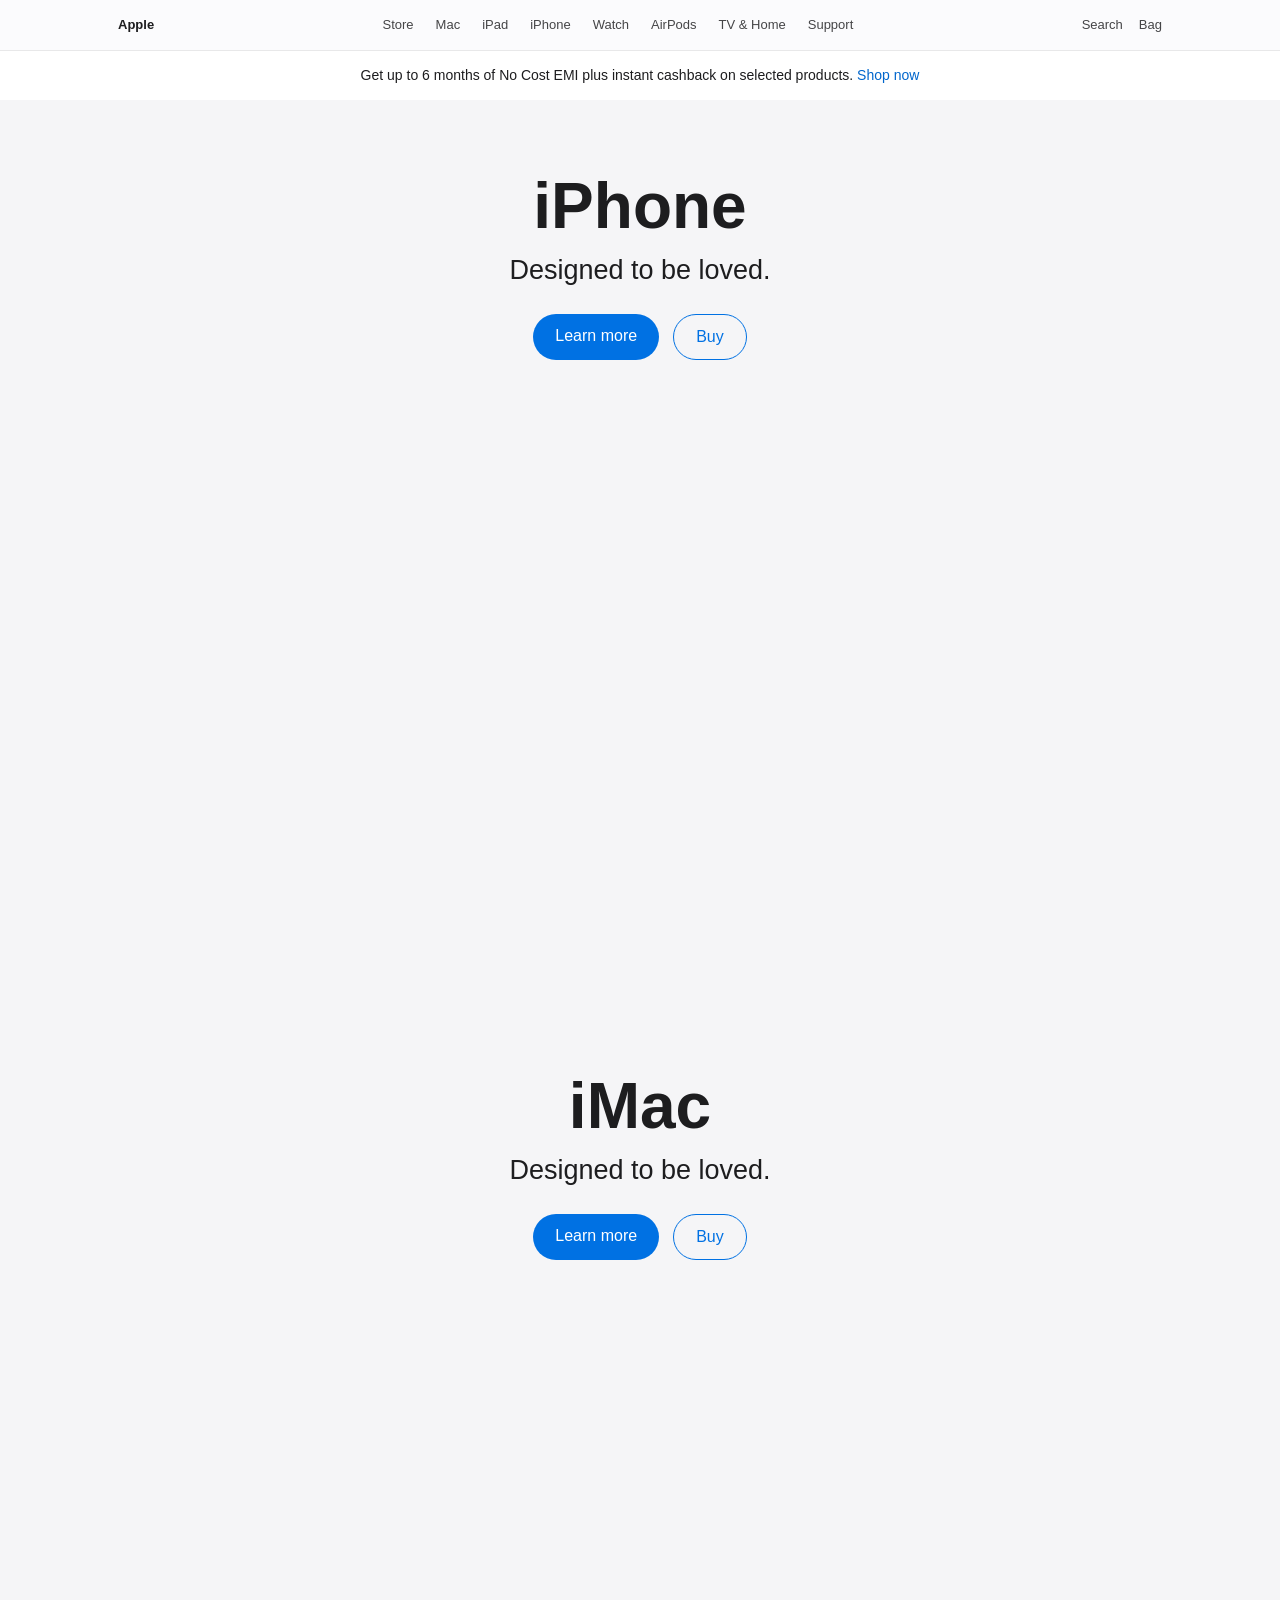
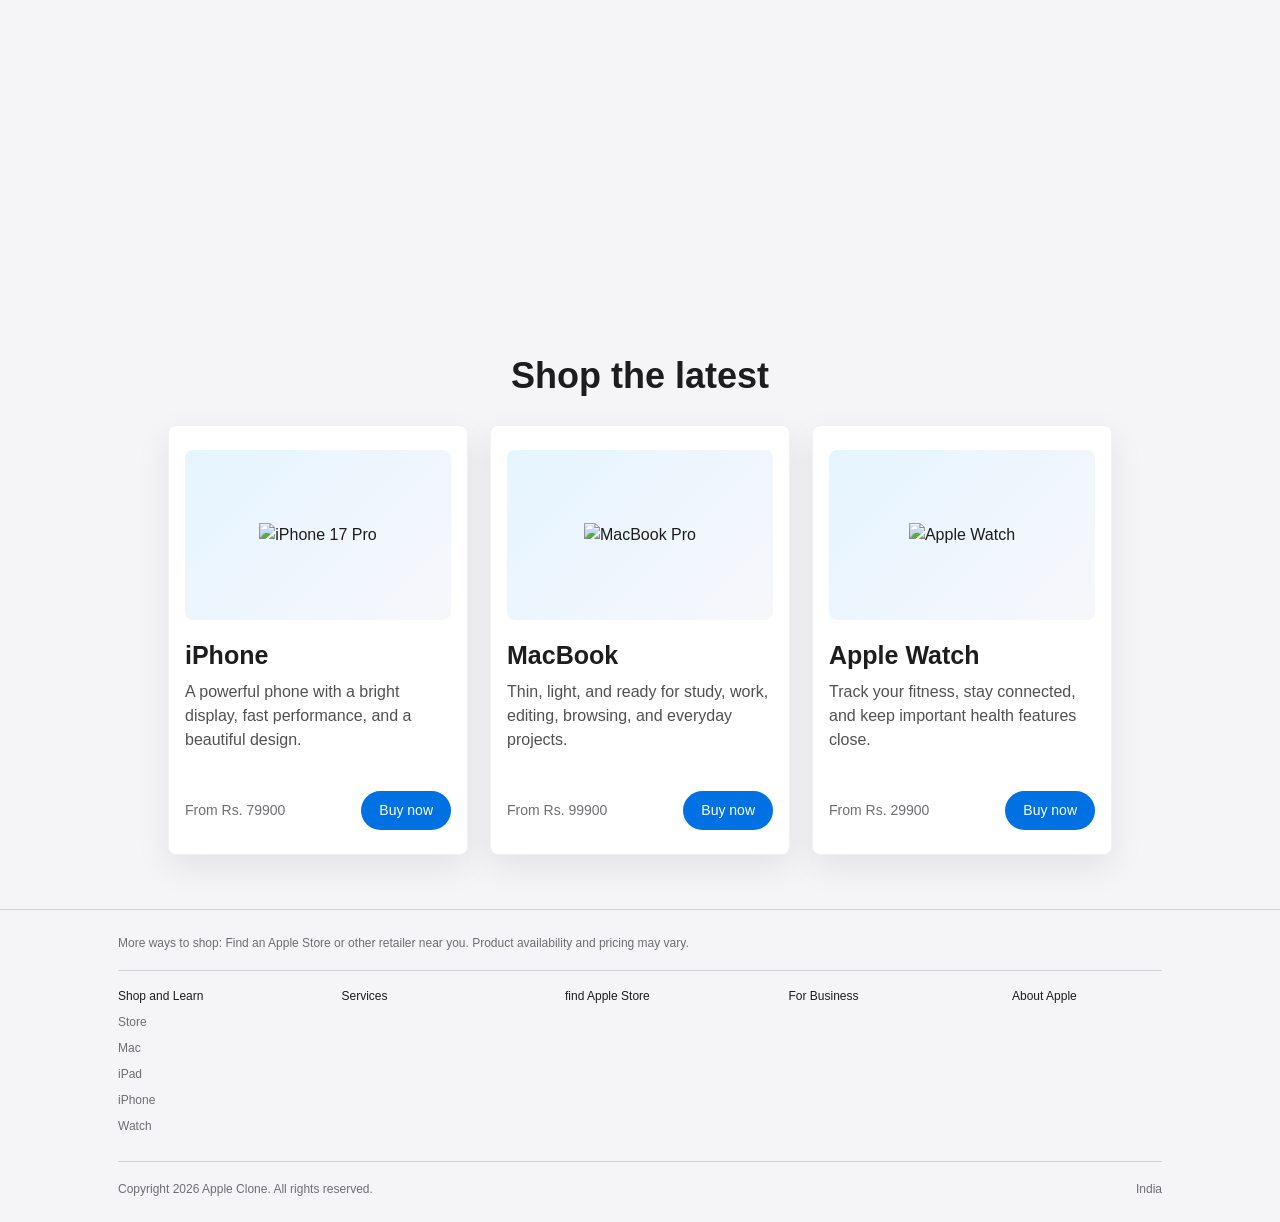
==== index.html @ 14db977b "First commit" ====
<!doctype html>
<html lang="en">
  <head>
    <meta charset="UTF-8" />
    <meta name="viewport" content="width=device-width, initial-scale=1.0" />
    <title>Apple Website Clone</title>
    <link
      href="https://cdn.jsdelivr.net/npm/bootstrap@5.3.3/dist/css/bootstrap.min.css"
      rel="stylesheet"
    />
    <link rel="stylesheet" href="styles.css" />
  </head>
  <body>
    <nav class="apple-navbar">
      <div class="nav-wrap">
        <a class="apple-logo" href="index.html">Apple</a>

        <input class="menu-check" type="checkbox" id="menuCheck" />
        <label class="menu-label" for="menuCheck">Menu</label>

        <ul class="nav-list">
          <li class="nav-item">
            <a class="nav-link" href="#">Store</a>
            <div class="dropdown-box">
              <a href="#">Shop the Latest</a>
              <a href="Mac.html">Mac</a>
              <a href="ipad.html">iPad</a>
              <a href="iphone.html">iPhone</a>
              <a href="#">Accessories</a>
            </div>
          </li>

          <li class="nav-item">
            <a class="nav-link" href="Mac.html">Mac</a>
            <div class="dropdown-box">
              <a href="#">MacBook Air</a>
              <a href="#">MacBook Pro</a>
              <a href="#">iMac</a>
              <a href="#">Mac mini</a>
            </div>
          </li>

          <li class="nav-item">
            <a class="nav-link" href="ipad.html">iPad</a>
            <div class="dropdown-box">
              <a href="#">iPad Pro</a>
              <a href="#">iPad Air</a>
              <a href="#">iPad</a>
              <a href="#">iPad mini</a>
            </div>
          </li>

          <li class="nav-item">
            <a class="nav-link" href="iphone.html">iPhone</a>
            <div class="dropdown-box">
              <a href="#">iPhone 17 Pro</a>
              <a href="#">iPhone 17</a>
              <a href="#">iPhone Air</a>
              <a href="#">iPhone 17e</a>
            </div>
          </li>

          <li class="nav-item">
            <a class="nav-link" href="#">Watch</a>
            <div class="dropdown-box">
              <a href="#">Apple Watch Series</a>
              <a href="#">Apple Watch Ultra</a>
              <a href="#">Apple Watch SE</a>
            </div>
          </li>

          <li class="nav-item"><a class="nav-link" href="#">AirPods</a></li>
          <li class="nav-item"><a class="nav-link" href="#">TV & Home</a></li>
          <li class="nav-item"><a class="nav-link" href="#">Support</a></li>
        </ul>

        <div class="nav-icons">
          <a class="nav-icon" href="#">Search</a>
          <a class="nav-icon" href="#">Bag</a>
        </div>
      </div>
    </nav>

    <section class="shop-message">
      <p>
        Get up to 6 months of No Cost EMI plus instant cashback on selected
        products.
        <a href="#">Shop now</a>
      </p>
    </section>

    <main>
      <section class="Homepage">
        <h1>iPhone</h1>
        <p>Designed to be loved.</p>
        <div class="Home-links">
          <a class="pill-link" href="#">Learn more</a>
          <a class="pill-link outline" href="#">Buy</a>
        </div>
        <div class="home-device"></div>
      </section>

      <section class="Homepage hg1">
        <h1>iMac</h1>
        <p>Designed to be loved.</p>
        <div class="Home-links">
          <a class="pill-link" href="#">Learn more</a>
          <a class="pill-link outline" href="#">Buy</a>
        </div>
        <div class="home-device"></div>
      </section>

      <section class="products">
        <h2 class="section-title">Shop the latest</h2>

        <div class="card-row">
          <div class="product-card">
            <div>
              <div class="product-visual">
                <img
                  src="https://www.apple.com/in/iphone/home/images/overview/select/iphone_17pro__t1j902iw6kya_medium_2x.jpg"
                  alt="iPhone 17 Pro"
                />
              </div>
              <h3>iPhone</h3>
              <p>
                A powerful phone with a bright display, fast performance, and a
                beautiful design.
              </p>
            </div>
            <div class="card-actions">
              <span class="price">From Rs. 79900</span>
              <a class="buy-now" href="#">Buy now</a>
            </div>
          </div>

          <div class="product-card">
            <div>
              <div class="product-visual">
                <img
                  src="https://www.apple.com/v/macbook-pro/ax/images/overview/contrast/macbook_pro_14_16__ns1ipedt40qm_medium_2x.png"
                  alt="MacBook Pro"
                />
              </div>
              <h3>MacBook</h3>
              <p>
                Thin, light, and ready for study, work, editing, browsing, and
                everyday projects.
              </p>
            </div>
            <div class="card-actions">
              <span class="price">From Rs. 99900</span>
              <a class="buy-now" href="#">Buy now</a>
            </div>
          </div>

          <div class="product-card">
            <div>
              <div class="product-visual">
                <img
                  src="https://www.apple.com/assets-www/en_WW/watch/product_tile/medium/s11_465132bfb_2x.png"
                  alt="Apple Watch"
                />
              </div>
              <h3>Apple Watch</h3>
              <p>
                Track your fitness, stay connected, and keep important health
                features close.
              </p>
            </div>
            <div class="card-actions">
              <span class="price">From Rs. 29900</span>
              <a class="buy-now" href="#">Buy now</a>
            </div>
          </div>
        </div>
      </section>
    </main>

    <footer class="apple-footer">
      <div class="footer-wrap">
        <p class="footer-note">
          More ways to shop: Find an Apple Store or other retailer near you.
          Product availability and pricing may vary.
        </p>

        <div class="footer-columns">
          <div class="footer-column">
            <h4>Shop and Learn</h4>
            <a href="#">Store</a>
            <a href="Mac.html">Mac</a>
            <a href="ipad.html">iPad</a>
            <a href="iphone.html">iPhone</a>
            <a href="#">Watch</a>
          </div>

          <div class="footer-column">
            <h4>Services</h4>
          </div>

          <div class="footer-column">
            <a href="index.html"><h4>find Apple Store </h4></a>
          </div>

          <div class="footer-column">
            <a href="#"><h4>For Business</h4></a>
          </div>

          <div class="footer-column">
            <a href="#"><h4>About Apple</h4></a>
            
          </div>
        </div>

        <div class="footer-bottom">
          <span>Copyright 2026 Apple Clone. All rights reserved.</span>
          <span>India</span>
        </div>
      </div>
    </footer>
  </body>
</html>
---- styles.css ----
* {
  box-sizing: border-box;
}

body {
  margin: 0;
  color: #1d1d1f;
  background: #f5f5f7;
  font-family: Arial, Helvetica, sans-serif;
}

a {
  color: inherit;
  text-decoration: none;
}

.apple-navbar {
  position: sticky;
  top: 0;
  z-index: 10;
  background: rgba(251, 251, 253, 0.94);
  backdrop-filter: blur(16px);
  border-bottom: 1px solid rgba(0, 0, 0, 0.08);
  font-size: 13px;
}

.nav-wrap {
  width: 1080px;
  min-height: 46px;
  margin: 0 auto;
  padding: 0 18px;
  display: flex;
  align-items: center;
  justify-content: space-between;
  gap: 18px;
}

.apple-logo {
  color: #1d1d1f;
  font-weight: 700;
}

.menu-check,
.menu-label {
  display: none;
}

.nav-list {
  flex: 1;
  display: flex;
  justify-content: center;
  gap: 22px;
  margin: 0;
  padding: 0;
  list-style: none;
}

.nav-item {
  position: relative;
}

.nav-link,
.nav-icon {
  display: block;
  padding: 15px 0;
  color: #1d1d1f;
  opacity: 0.82;
}

.nav-link:hover,
.nav-icon:hover,
.apple-logo:hover {
  color: #000;
  opacity: 1;
}

.dropdown-box {
  display: none;
  position: absolute;
  top: 46px;
  left: -20px;
  width: 230px;
  padding: 16px;
  background: #fbfbfd;
  border: 1px solid #dedee3;
  box-shadow: 0 18px 40px rgba(0, 0, 0, 0.12);
}

.nav-item:hover .dropdown-box,
.nav-item:focus-within .dropdown-box {
  display: block;
}

.dropdown-box a {
  display: block;
  padding: 8px 0;
  color: #1d1d1f;
  font-size: 14px;
}

.dropdown-box a:hover {
  color: #0066cc;
}

.nav-icons {
  display: flex;
  gap: 16px;
}

.shop-message {
  padding: 14px 18px;
  background: #fff;
  text-align: center;
  font-size: 14px;
}

.shop-message p {
  margin: 0;
}

.shop-message a,
.section-link {
  color: #0066cc;
}

.Homepage {
  height: 900px;
  padding: 74px 20px 48px;
  text-align: center;
  background-image: url("https://www.apple.com/v/home/images/iphone-family/a/hero_iphone_family__be5jkzxszb1e_medium_2x.jpg");
  background-repeat: no-repeat;
  background-size: cover;
  background-position: center;
}

.hg1 {
  background-image: url("https://www.apple.com/v/home/images/macbook-air-m5/a/hero_macbook_air_m5__eb1idggd120y_medium_2x.jpg");
}

.Homepage h1 {
  margin: 0;
  font-size: 64px;
  line-height: 1;
  font-weight: 700;
}

.Homepage p {
  margin: 12px 0 24px;
  font-size: 27px;
}

.Home-links {
  display: flex;
  justify-content: center;
  gap: 14px;
  margin-bottom: 42px;
}

.pill-link {
  display: inline-block;
  padding: 10px 22px;
  border-radius: 999px;
  color: #fff;
  background: #0071e3;
}

.pill-link.outline {
  color: #0071e3;
  background: transparent;
  border: 1px solid #0071e3;
}

.pill-link:hover {
  color: #fff;
  background: #005bb5;
}

.Home-device {
  width: 520px;
  height: 270px;
  margin: 0 auto;
  border: 12px solid #1d1d1f;
  border-radius: 34px;
  background: linear-gradient(135deg, #d8f2ff, #fff0b9 55%, #f5bfd1);
  box-shadow: 0 28px 70px rgba(0, 0, 0, 0.18);
}

.products {
  width: 1120px;
  margin: 0 auto;
  padding: 54px 20px;
}

.section-title {
  margin: 0 0 28px;
  font-size: 36px;
  font-weight: 700;
  text-align: center;
}

.card-row {
  display: flex;
  justify-content: center;
  gap: 22px;
}

.product-slider {
  display: flex;
  gap: 24px;
  overflow-x: auto;
  padding-bottom: 16px;
  scroll-snap-type: x mandatory;
}

.product-slider::-webkit-scrollbar {
  display: none;
}

.product-card {
  width: 300px;
  min-height: 430px;
  flex: 0 0 auto;
  scroll-snap-align: start;
  padding: 24px 16px;
  display: flex;
  flex-direction: column;
  justify-content: space-between;
  background: #fff;
  border: 1px solid #f1f1f1;
  border-radius: 8px;
  box-shadow: 0 12px 34px rgba(0, 0, 0, 0.08);
}

.product-visual {
  height: 170px;
  margin-bottom: 20px;
  border-radius: 8px;
  background: linear-gradient(135deg, #e5f5ff, #f7f7fb);
  display: flex;
  align-items: center;
  justify-content: center;
  overflow: hidden;
}

.product-visual img {
  max-width: 100%;
  max-height: 150px;
  object-fit: contain;
}

.product-card h3 {
  margin: 0 0 10px;
  font-size: 25px;
  font-weight: 700;
}

.product-card p {
  margin: 0 0 18px;
  color: #515154;
  line-height: 1.5;
}

.card-actions {
  display: flex;
  justify-content: space-between;
  align-items: center;
  gap: 12px;
  margin-top: auto;
}

.price {
  color: #6e6e73;
  font-size: 14px;
}

.buy-now {
  display: inline-block;
  padding: 9px 18px;
  border-radius: 999px;
  color: #fff;
  background: #0071e3;
  font-size: 14px;
  white-space: nowrap;
}

.buy-now:hover {
  color: #fff;
  background: #005bb5;
}

.apple-footer {
  background: #f5f5f7;
  border-top: 1px solid #d2d2d7;
  color: #6e6e73;
  font-size: 12px;
}

.footer-wrap {
  width: 1080px;
  margin: 0 auto;
  padding: 24px 18px;
}

.footer-note {
  margin-bottom: 18px;
  padding-bottom: 18px;
  border-bottom: 1px solid #d2d2d7;
  line-height: 1.5;
}

.footer-columns {
  display: flex;
  justify-content: space-between;
  gap: 28px;
}

.footer-column {
  width: 150px;
}

.footer-column h4 {
  margin: 0 0 10px;
  color: #1d1d1f;
  font-size: 12px;
}

.footer-column a {
  display: block;
  margin-bottom: 8px;
  color: #6e6e73;
}

.footer-column a:hover {
  color: #1d1d1f;
  text-decoration: underline;
}

.footer-bottom {
  display: flex;
  justify-content: space-between;
  gap: 18px;
  margin-top: 18px;
  padding-top: 18px;
  border-top: 1px solid #d2d2d7;
}
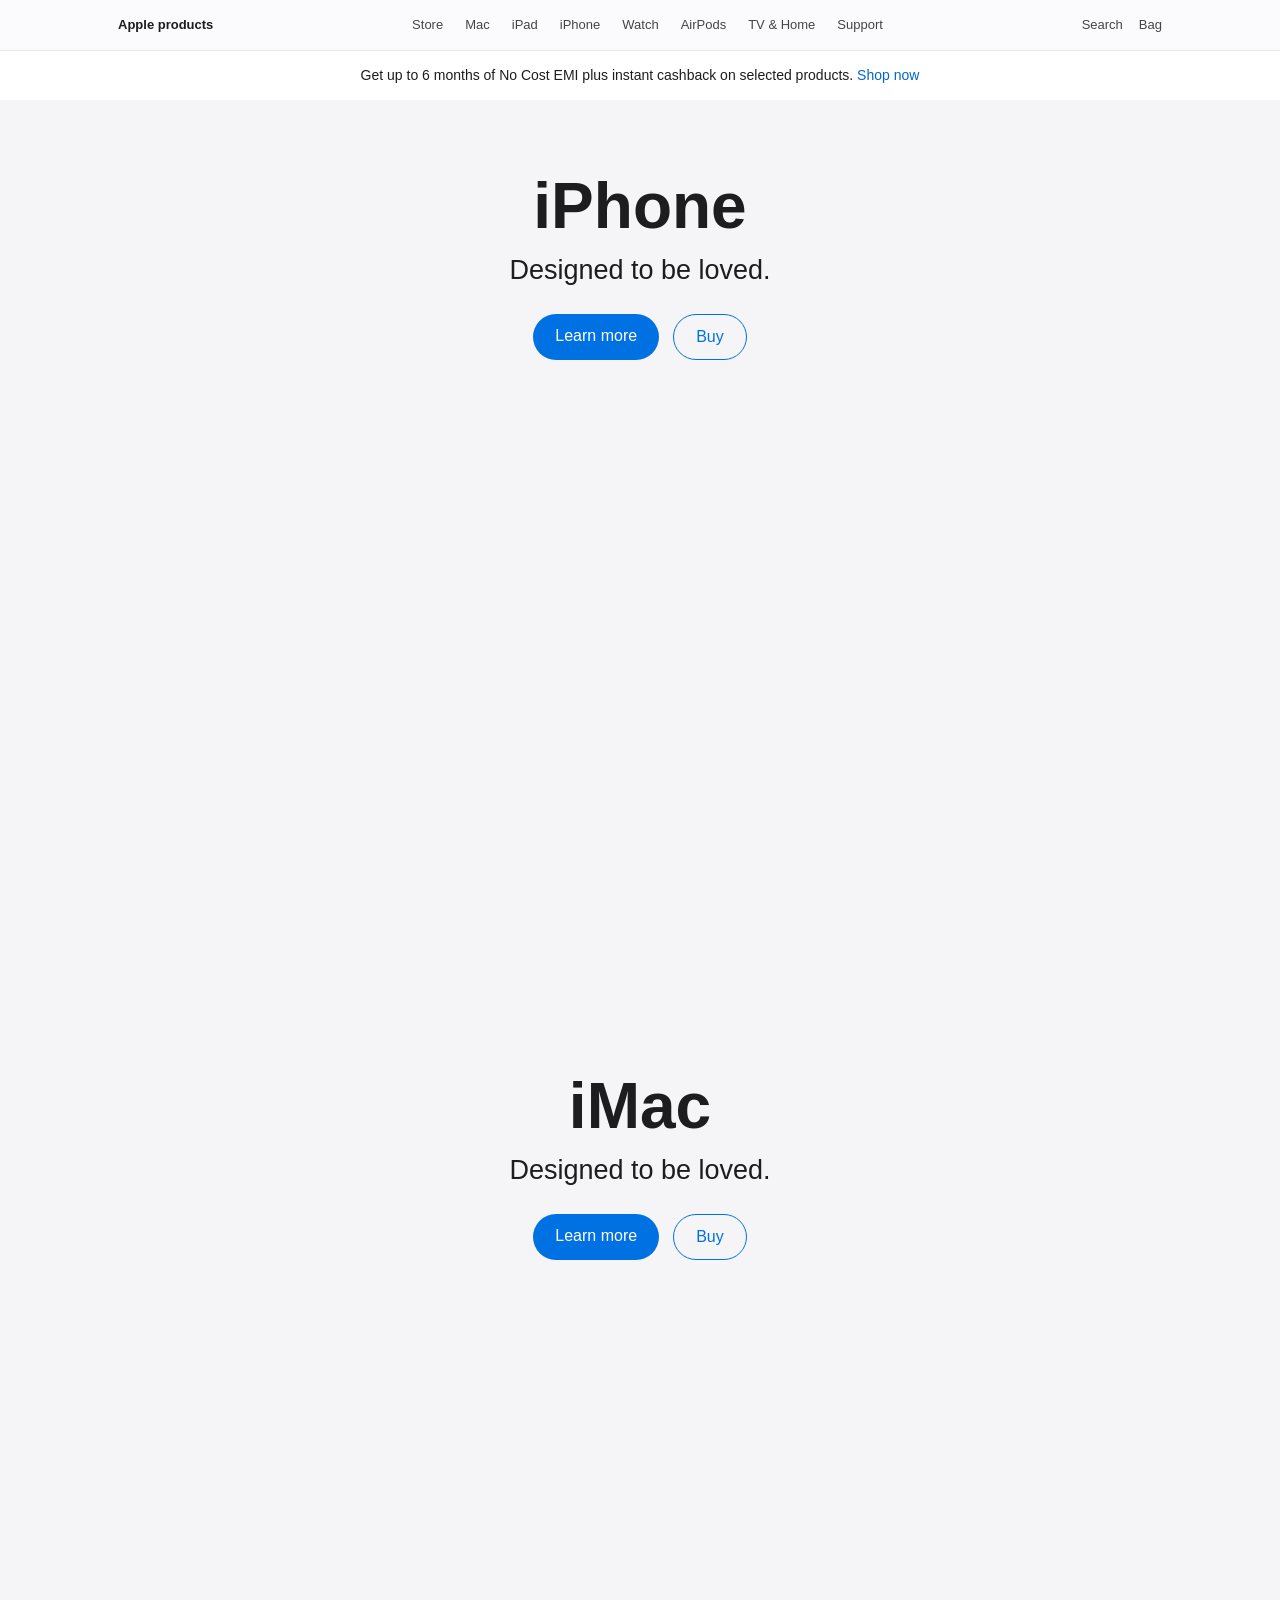
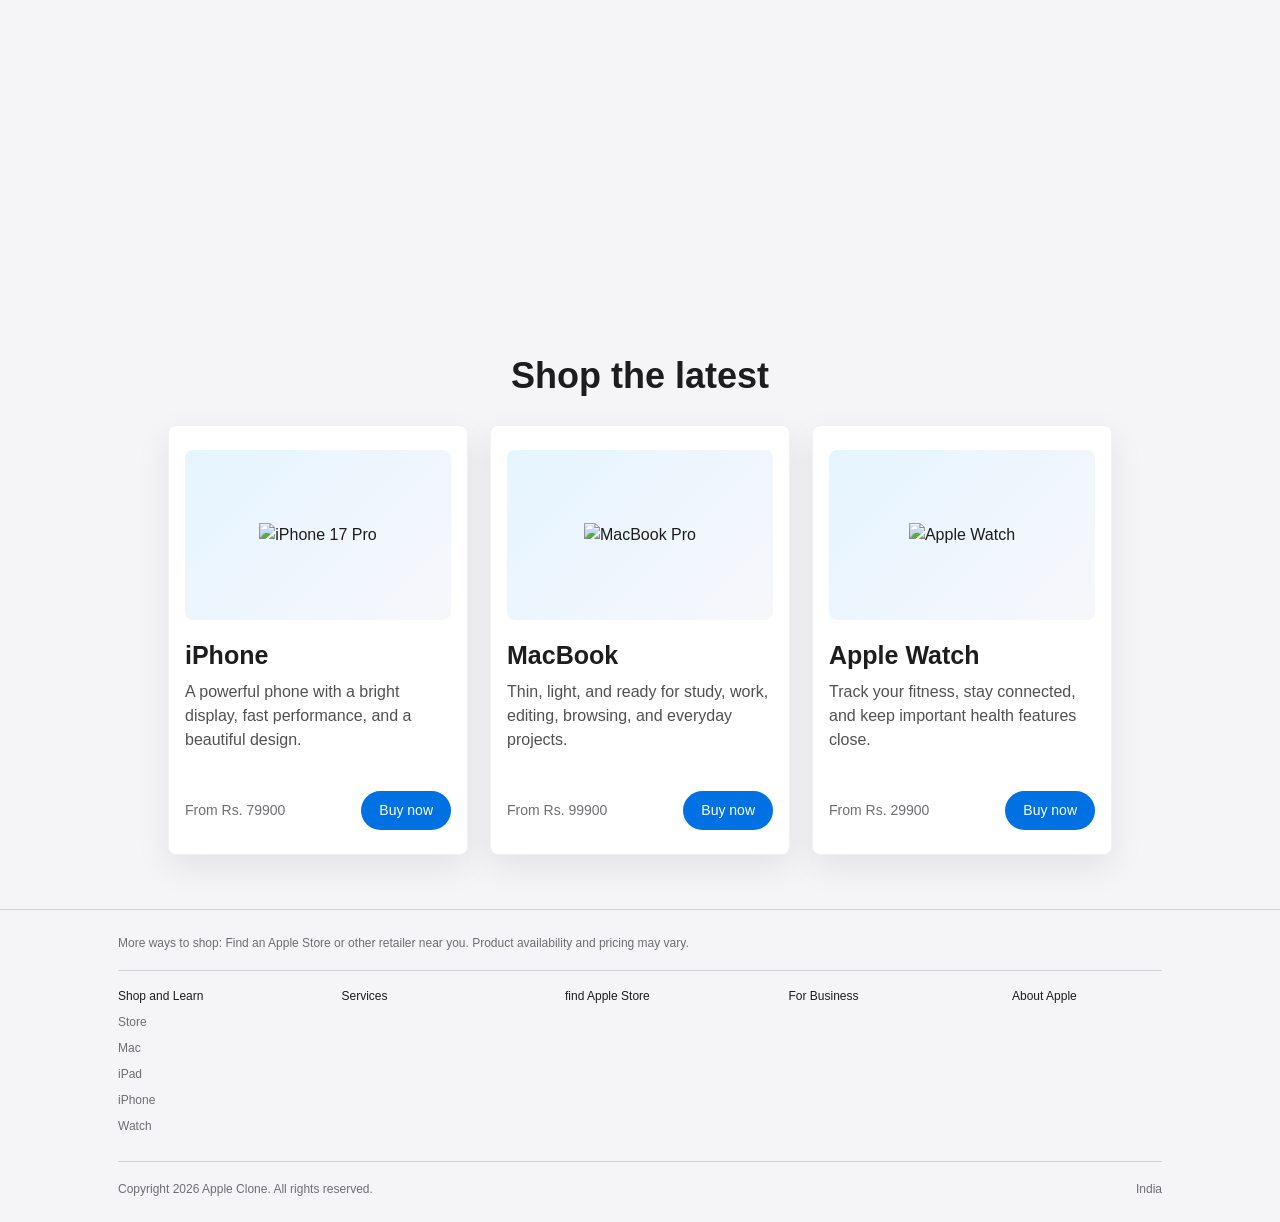
==== commit f6abf06d: "Changes in new branch" ====
--- a/index.html
+++ b/index.html
@@ -13,7 +13,7 @@
   <body>
     <nav class="apple-navbar">
       <div class="nav-wrap">
-        <a class="apple-logo" href="index.html">Apple</a>
+        <a class="apple-logo" href="index.html">Apple products</a>
 
         <input class="menu-check" type="checkbox" id="menuCheck" />
         <label class="menu-label" for="menuCheck">Menu</label>
